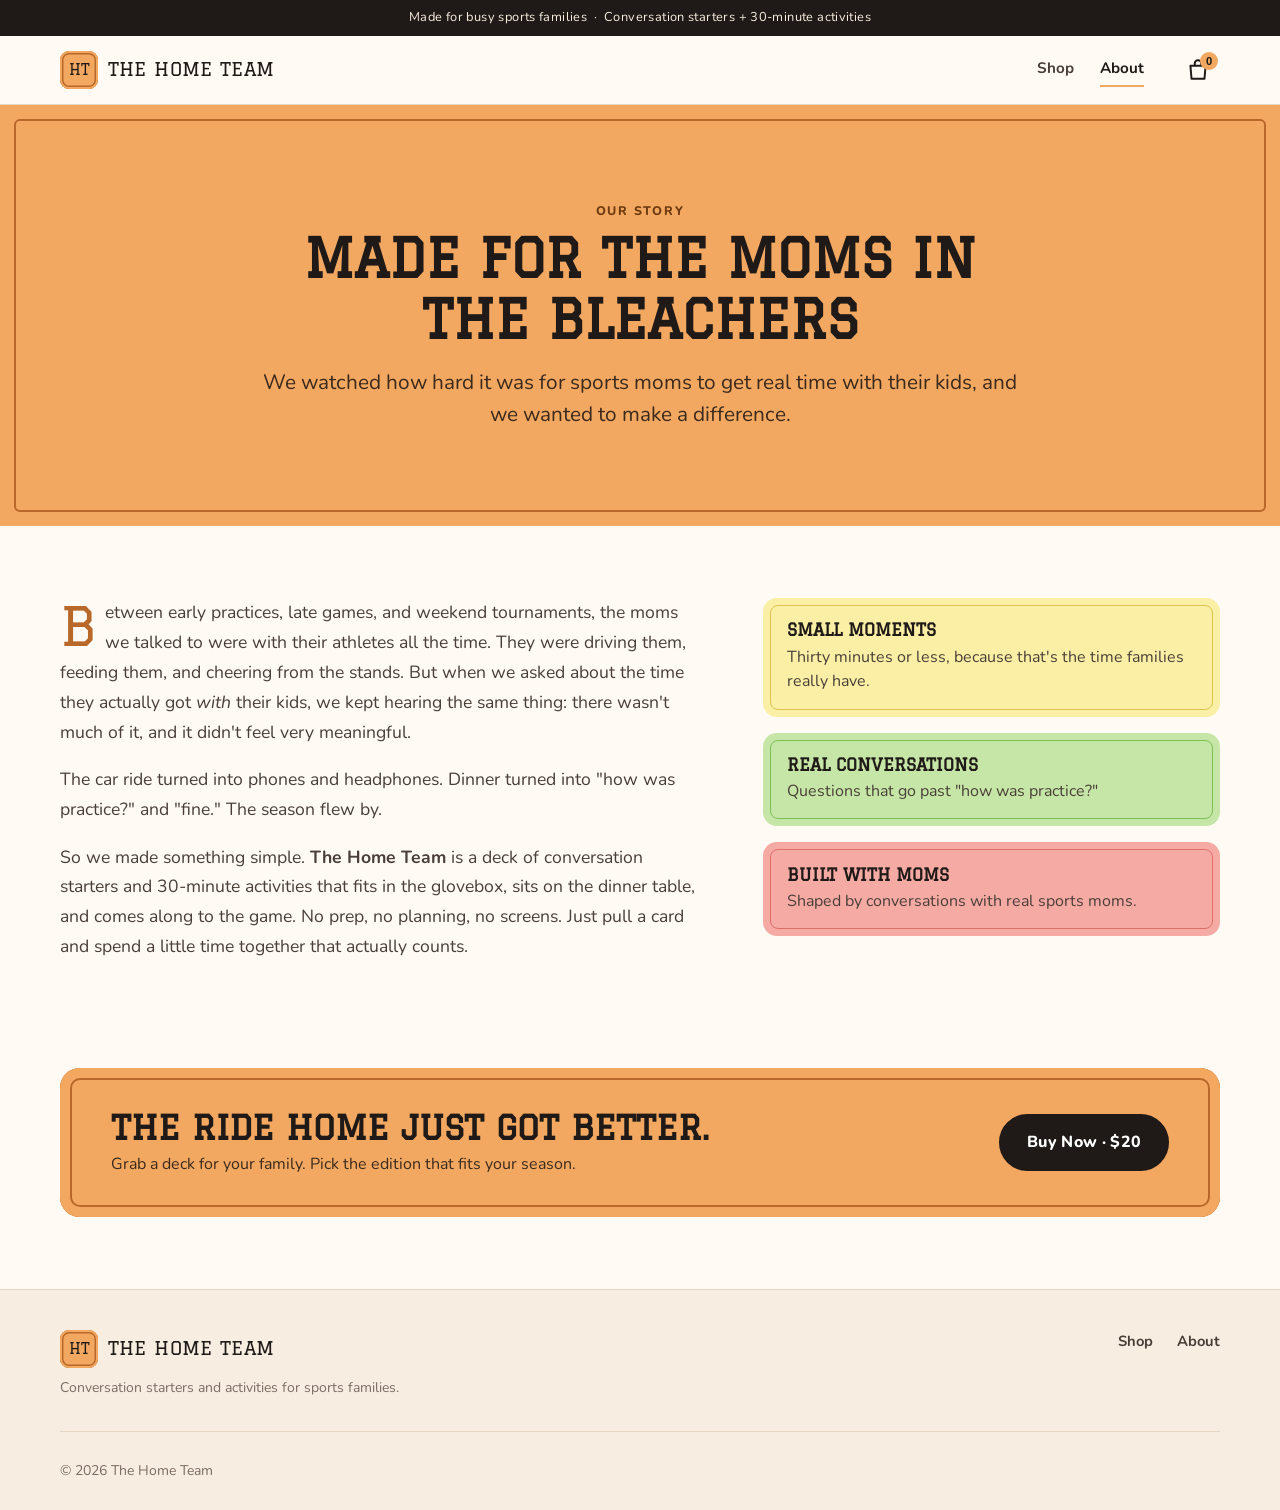
==== about.html @ 41a0e233 "Publish The Home Team store page Co-Authored-By: Claude Opus 5.5 <noreply@anthropic.com>" ====
<!doctype html>
<html lang="en">
<head>
  <meta charset="utf-8">
  <meta name="viewport" content="width=device-width, initial-scale=1">
  <title>About · The Home Team</title>
  <meta name="description" content="We watched how hard it was for sports moms to get real time with their kids, so we made The Home Team.">
  <link rel="icon" href="images/favicon.svg" type="image/svg+xml">
  <link rel="preconnect" href="https://fonts.googleapis.com">
  <link rel="preconnect" href="https://fonts.gstatic.com" crossorigin>
  <link href="https://fonts.googleapis.com/css2?family=Graduate&family=Nunito:wght@400;600;700;800&family=Patrick+Hand&display=swap" rel="stylesheet">
  <link rel="stylesheet" href="css/styles.css">
  <link rel="stylesheet" href="css/about.css">
  <script src="js/config.js"></script>
</head>
<body data-page="about">

<div class="announce">Made for busy sports families &nbsp;·&nbsp; Conversation starters + 30-minute activities</div>
<header class="site-header">
  <div class="wrap header-inner">
    <a class="logo" href="index.html" aria-label="The Home Team home">
      <span class="logo-mark">HT</span>
      <span class="logo-word">The Home Team</span>
    </a>
    <nav class="nav" aria-label="Main">
      <a href="index.html">Shop</a>
      <a href="about.html" class="active">About</a>
    </nav>
    <button class="cart-btn" type="button" data-open-cart aria-label="Open cart">
      <svg class="icon"><use href="#i-bag"/></svg>
      <span class="cart-count" data-cart-count>0</span>
    </button>
  </div>
</header>

<main>
  <section class="about-hero">
    <div class="wrap about-hero-inner">
      <p class="eyebrow">Our story</p>
      <h1>Made for the moms in the bleachers</h1>
      <p class="about-lede">We watched how hard it was for sports moms to get real time with their kids, and we wanted to make a difference.</p>
    </div>
  </section>

  <section class="wrap about-body">
    <div class="story">
      <p>Between early practices, late games, and weekend tournaments, the moms we talked to were with their athletes all the time. They were driving them, feeding them, and cheering from the stands. But when we asked about the time they actually got <em>with</em> their kids, we kept hearing the same thing: there wasn't much of it, and it didn't feel very meaningful.</p>
      <p>The car ride turned into phones and headphones. Dinner turned into "how was practice?" and "fine." The season flew by.</p>
      <p>So we made something simple. <strong>The Home Team</strong> is a deck of conversation starters and 30-minute activities that fits in the glovebox, sits on the dinner table, and comes along to the game. No prep, no planning, no screens. Just pull a card and spend a little time together that actually counts.</p>
    </div>

    <div class="values">
      <div class="value v-yellow"><h3>Small moments</h3><p>Thirty minutes or less, because that's the time families really have.</p></div>
      <div class="value v-green"><h3>Real conversations</h3><p>Questions that go past "how was practice?"</p></div>
      <div class="value v-coral"><h3>Built with moms</h3><p>Shaped by conversations with real sports moms.</p></div>
    </div>
  </section>

  <section class="wrap cta-band">
    <div class="cta-card">
      <div>
        <h2>The ride home just got better.</h2>
        <p>Grab a deck for your family. Pick the edition that fits your season.</p>
      </div>
      <a class="btn btn-primary" href="index.html">Buy Now · $20</a>
    </div>
  </section>
</main>

<footer class="site-footer">
  <div class="wrap footer-inner">
    <div>
      <a class="logo logo-footer" href="index.html"><span class="logo-mark">HT</span><span class="logo-word">The Home Team</span></a>
      <p class="small">Conversation starters and activities for sports families.</p>
    </div>
    <nav class="footer-nav" aria-label="Footer">
      <a href="index.html">Shop</a>
      <a href="about.html">About</a>
    </nav>
  </div>
  <div class="wrap footer-legal small">© 2026 The Home Team</div>
</footer>

<div class="drawer" data-drawer hidden>
  <div class="modal-backdrop" data-close-cart></div>
  <aside class="drawer-panel" aria-label="Cart">
    <div class="drawer-head">
      <h2>Your cart</h2>
      <button class="modal-close static" type="button" data-close-cart aria-label="Close cart"><svg class="icon"><use href="#i-close"/></svg></button>
    </div>
    <div class="drawer-body">
      <svg class="icon big-icon"><use href="#i-bag"/></svg>
      <p>Your cart is empty.</p>
      <a class="btn btn-primary" href="index.html">Shop the deck</a>
    </div>
  </aside>
</div>

<svg width="0" height="0" style="position:absolute" aria-hidden="true">
  <defs>
    <symbol id="i-bag" viewBox="0 0 24 24"><path d="M5 8h14l-1 12H6L5 8Z" fill="none" stroke="currentColor" stroke-width="1.8" stroke-linejoin="round"/><path d="M9 8V6a3 3 0 0 1 6 0v2" fill="none" stroke="currentColor" stroke-width="1.8"/></symbol>
    <symbol id="i-close" viewBox="0 0 24 24"><path d="M6 6l12 12M18 6 6 18" stroke="currentColor" stroke-width="2" stroke-linecap="round"/></symbol>
  </defs>
</svg>

<script src="js/main.js"></script>
</body>
</html>
---- css/styles.css ----
/* ============================================================
   THE HOME TEAM — styles
   Brand colors pulled from the prototype deck photo.
   ============================================================ */
:root {
  --cream: #f8ede1;
  --cream-2: #f2e2d0;
  --paper: #fffaf4;
  --white: #ffffff;
  --ink: #1f1a17;
  --ink-2: #4a3f38;
  --muted: #7b6d63;
  --line: #e6d6c4;

  --orange: #f3a861;   --orange-dk: #b8692a;  --orange-lt: #fde3c8;
  --boxblue: #82c4ea;  --boxblue-dk: #2f7db0;
  --yellow: #faefa5;   --yellow-dk: #d9c44e;
  --green: #c5e6a6;    --green-dk: #7fbf55;
  --coral: #f6aaa4;    --coral-dk: #dc7069;
  --blue: #b0dff5;     --blue-dk: #5cb3de;
  --peach: #fdd8b3;    --peach-dk: #e8964b;

  --radius: 14px;
  --shadow: 0 1px 2px rgba(60,40,20,.06), 0 8px 24px rgba(60,40,20,.08);
  --font-display: "Graduate", "Rockwell", Georgia, serif;
  --font-body: "Nunito", system-ui, -apple-system, "Segoe UI", sans-serif;
  --font-hand: "Patrick Hand", "Comic Sans MS", cursive;
}

* { box-sizing: border-box; }
html { scroll-behavior: smooth; }
body {
  margin: 0;
  background: var(--paper);
  color: var(--ink);
  font-family: var(--font-body);
  font-size: 16px;
  line-height: 1.55;
  -webkit-font-smoothing: antialiased;
}
img { max-width: 100%; display: block; }
a { color: inherit; }
h1, h2, h3 { margin: 0; line-height: 1.15; }
p { margin: 0 0 1em; }
.wrap { width: min(1160px, 100% - 40px); margin-inline: auto; }
.small { font-size: .875rem; color: var(--muted); }
.tiny { font-size: .78rem; color: var(--muted); margin: .75rem 0 0; }
.sr-only { position: absolute; width: 1px; height: 1px; overflow: hidden; clip: rect(0 0 0 0); }
.icon { width: 22px; height: 22px; flex: none; }

/* Placeholder highlight — anything in [brackets] still needs real info */
.ph { background: repeating-linear-gradient(-45deg, #fff6c9 0 6px, #fff1b0 6px 12px); outline: 1px dashed #d8b84a; border-radius: 4px; padding: 0 .25em; }
.ph-note { display: inline-block; font-size: .8rem; background: #fff6c9; border: 1px dashed #d8b84a; border-radius: 8px; padding: .3em .7em; color: #6b5a14; }

/* ---------- header ---------- */
.announce {
  background: var(--ink); color: var(--cream);
  text-align: center; font-size: .8rem; letter-spacing: .03em;
  padding: .5rem 1rem;
}
.site-header {
  position: sticky; top: 0; z-index: 20;
  background: rgba(255,250,244,.92);
  backdrop-filter: saturate(1.4) blur(10px);
  border-bottom: 1px solid var(--line);
}
.header-inner { display: flex; align-items: center; gap: 2rem; height: 68px; }
.logo { display: inline-flex; align-items: center; gap: .6rem; text-decoration: none; }
.logo-mark {
  display: grid; place-items: center;
  width: 38px; height: 38px; border-radius: 9px;
  background: var(--orange); color: var(--ink);
  font-family: var(--font-display); font-size: .95rem;
  box-shadow: inset 0 0 0 2px var(--orange), inset 0 0 0 3.5px var(--orange-dk);
}
.logo-word { font-family: var(--font-display); font-size: 1.2rem; letter-spacing: .02em; text-transform: uppercase; }
.nav { display: flex; gap: 1.6rem; margin-left: auto; }
.nav a { text-decoration: none; font-weight: 700; font-size: .95rem; color: var(--ink-2); padding: .3rem 0; border-bottom: 2px solid transparent; }
.nav a:hover, .nav a.active { color: var(--ink); border-color: var(--orange); }
.cart-btn {
  position: relative; border: 0; background: none; cursor: pointer; color: var(--ink);
  width: 44px; height: 44px; display: grid; place-items: center; border-radius: 50%;
}
.cart-btn:hover { background: var(--cream); }
.cart-btn .icon { width: 26px; height: 26px; }
.cart-count {
  position: absolute; top: 4px; right: 2px;
  min-width: 18px; height: 18px; padding: 0 4px; border-radius: 9px;
  background: var(--orange); color: var(--ink);
  font-size: .7rem; font-weight: 800; display: grid; place-items: center;
}

/* ---------- buttons ---------- */
.btn {
  display: inline-flex; align-items: center; justify-content: center; gap: .5rem;
  font: inherit; font-weight: 800; letter-spacing: .02em;
  border-radius: 999px; padding: .9rem 1.6rem; cursor: pointer; text-decoration: none;
  transition: transform .12s ease, box-shadow .12s ease, background .12s ease;
}
.btn:active { transform: translateY(1px); }
.btn-primary { background: var(--ink); color: var(--white); border: 2px solid var(--ink); }
.btn-primary:hover { background: #3a302a; box-shadow: 0 6px 16px rgba(31,26,23,.2); }
.btn-ghost { background: transparent; color: var(--ink); border: 2px solid var(--ink); }
.btn-ghost:hover { background: var(--cream); }
.btn-block { width: 100%; padding: 1.05rem; font-size: 1.05rem; }

/* ---------- product ---------- */
.product {
  display: grid; grid-template-columns: 1.1fr 1fr; gap: clamp(1.5rem, 4vw, 4rem);
  padding-block: 2.5rem 4rem; align-items: start;
}
.gallery { position: sticky; top: 92px; }
.stage {
  position: relative; display: block; width: 100%; padding: 0; border: 0; cursor: zoom-in;
  border-radius: var(--radius); overflow: hidden; background: var(--cream);
  aspect-ratio: 1 / 1; box-shadow: var(--shadow);
}
.zoom-hint {
  position: absolute; right: 14px; bottom: 14px; width: 40px; height: 40px; border-radius: 50%;
  display: grid; place-items: center; background: rgba(255,255,255,.85); color: var(--ink);
  opacity: 0; transition: opacity .15s;
}
.stage:hover .zoom-hint, .stage:focus-visible .zoom-hint { opacity: 1; }
.thumbs { display: grid; grid-template-columns: repeat(5, 1fr); gap: .75rem; margin-top: .75rem; }
.thumb {
  padding: 0; border: 2px solid transparent; border-radius: 10px; overflow: hidden; cursor: pointer;
  aspect-ratio: 1 / 1; background: var(--cream); position: relative;
}
.thumb[aria-selected="true"] { border-color: var(--ink); }
.thumb:hover { border-color: var(--line); }
.thumb[aria-selected="true"]:hover { border-color: var(--ink); }

.eyebrow {
  font-size: .78rem; font-weight: 800; letter-spacing: .14em; text-transform: uppercase;
  color: var(--orange-dk); margin-bottom: .5rem;
}
.title { font-family: var(--font-display); font-size: clamp(2rem, 3.6vw, 2.8rem); text-transform: uppercase; letter-spacing: .01em; }
.subtitle { font-family: var(--font-display); text-transform: uppercase; color: var(--ink-2); font-size: .95rem; letter-spacing: .04em; margin: .35rem 0 .9rem; }
.rating { display: inline-flex; align-items: center; gap: .5rem; text-decoration: none; font-size: .9rem; color: var(--ink-2); }
.stars { color: #e7a43c; letter-spacing: .08em; }
.stars-45 { background: linear-gradient(90deg, #e7a43c 89%, #e3d6c6 89%); -webkit-background-clip: text; background-clip: text; color: transparent; }
.price { font-size: 1.7rem; font-weight: 800; margin: 1rem 0 .8rem; }
.lede { color: var(--ink-2); font-size: 1.05rem; }

.editions { border: 0; padding: 0; margin: 1.5rem 0 1.25rem; }
.editions legend { font-size: .95rem; margin-bottom: .6rem; color: var(--ink-2); }
.editions legend strong { color: var(--ink); }
.edition-options { display: grid; grid-template-columns: 1fr 1fr; gap: .75rem; }
.edition {
  position: relative; display: flex; gap: .75rem; align-items: center;
  padding: .85rem .9rem; border: 2px solid var(--line); border-radius: 12px; cursor: pointer;
  background: var(--white); transition: border-color .12s, box-shadow .12s;
}
.edition:hover { border-color: #cdb79f; }
.edition input { position: absolute; opacity: 0; pointer-events: none; }
.edition:has(input:checked) { border-color: var(--ink); box-shadow: 0 0 0 1px var(--ink); }
.edition:has(input:focus-visible) { outline: 3px solid var(--orange); outline-offset: 2px; }
.swatch { width: 34px; height: 34px; border-radius: 8px; flex: none; }
.swatch-orange { background: var(--orange); box-shadow: inset 0 0 0 3px var(--orange), inset 0 0 0 4.5px var(--orange-dk); }
.swatch-blue { background: var(--boxblue); box-shadow: inset 0 0 0 3px var(--boxblue), inset 0 0 0 4.5px var(--boxblue-dk); }
.ed-text { display: flex; flex-direction: column; line-height: 1.25; }
.ed-text strong { font-size: .95rem; }
.ed-text small { color: var(--muted); font-size: .78rem; }

.buy-row { display: flex; gap: .75rem; margin-bottom: .75rem; }
.buy-row .btn { flex: 1; }
.qty { display: inline-flex; align-items: center; border: 2px solid var(--line); border-radius: 999px; background: var(--white); }
.qty button { width: 42px; height: 48px; border: 0; background: none; font-size: 1.2rem; cursor: pointer; color: var(--ink); border-radius: 999px; }
.qty button:hover { background: var(--cream); }
.qty input { width: 34px; border: 0; text-align: center; font: inherit; font-weight: 800; background: none; -moz-appearance: textfield; }
.qty input::-webkit-inner-spin-button, .qty input::-webkit-outer-spin-button { -webkit-appearance: none; }

.perks { list-style: none; padding: 0; margin: 1.5rem 0; display: grid; gap: .6rem; }
.perks li { display: flex; align-items: center; gap: .7rem; font-size: .93rem; color: var(--ink-2); }
.perks .icon { color: var(--orange-dk); }

.accordion { border-top: 1px solid var(--line); }
.accordion details { border-bottom: 1px solid var(--line); }
.accordion summary {
  list-style: none; cursor: pointer; padding: 1rem 0; font-weight: 800;
  display: flex; justify-content: space-between; align-items: center;
}
.accordion summary::-webkit-details-marker { display: none; }
.accordion summary::after { content: "+"; font-size: 1.4rem; font-weight: 400; line-height: 1; }
.accordion details[open] summary::after { content: "−"; }
.accordion details > *:not(summary) { margin-top: 0; }
.accordion details[open] { padding-bottom: 1rem; }
.inside { list-style: none; padding: 0; margin: 0 0 .75rem; display: grid; gap: .5rem; font-size: .95rem; }
.inside li { display: flex; align-items: baseline; flex-wrap: wrap; }
.dot { width: 12px; height: 12px; border-radius: 3px; display: inline-block; margin-right: .6rem; flex: none; transform: translateY(1px); }
.dot-yellow { background: var(--yellow); box-shadow: inset 0 0 0 1.5px var(--yellow-dk); }
.dot-green { background: var(--green); box-shadow: inset 0 0 0 1.5px var(--green-dk); }
.dot-coral { background: var(--coral); box-shadow: inset 0 0 0 1.5px var(--coral-dk); }
.dot-blue { background: var(--blue); box-shadow: inset 0 0 0 1.5px var(--blue-dk); }
.dot-orange { background: var(--peach); box-shadow: inset 0 0 0 1.5px var(--peach-dk); }
.steps-mini { margin: 0; padding-left: 1.2rem; display: grid; gap: .35rem; }

/* ---------- sections ---------- */
.band { padding-block: 4.5rem; }
.band-cream { background: var(--cream); }
.band-white { background: var(--white); }
.section-head { text-align: center; max-width: 640px; margin: 0 auto 2.5rem; }
.section-head h2 { font-family: var(--font-display); text-transform: uppercase; font-size: clamp(1.6rem, 3vw, 2.2rem); margin-bottom: .6rem; }
.section-head p:last-child { color: var(--ink-2); margin: 0; }

.sample-grid {
  display: grid; grid-template-columns: repeat(auto-fill, minmax(300px, 1fr)); gap: 1.5rem;
}
.sample { container-type: inline-size; transition: transform .2s ease; }
.sample:nth-child(odd) { transform: rotate(-1deg); }
.sample:nth-child(even) { transform: rotate(1deg); }
.sample:hover { transform: rotate(0) translateY(-4px); }
.sample .ht-card { position: relative; font-size: calc(100cqw / 15); }

.how { padding-block: 4.5rem; }
.how-grid { display: grid; grid-template-columns: repeat(3, 1fr); gap: 1.5rem; }
.how-step { background: var(--white); border: 1px solid var(--line); border-radius: var(--radius); padding: 1.75rem; }
.how-num {
  display: grid; place-items: center; width: 44px; height: 44px; border-radius: 10px; margin-bottom: 1rem;
  font-family: var(--font-display); font-size: 1.2rem;
}
.how-step:nth-child(1) .how-num { background: var(--yellow); box-shadow: inset 0 0 0 2px var(--yellow-dk); }
.how-step:nth-child(2) .how-num { background: var(--green); box-shadow: inset 0 0 0 2px var(--green-dk); }
.how-step:nth-child(3) .how-num { background: var(--coral); box-shadow: inset 0 0 0 2px var(--coral-dk); }
.how-step h3 { font-size: 1.15rem; margin-bottom: .4rem; }
.how-step p { color: var(--ink-2); margin: 0; }

.review-grid { display: grid; grid-template-columns: repeat(3, 1fr); gap: 1.5rem; }
.review { margin: 0; background: var(--paper); border: 1px solid var(--line); border-radius: var(--radius); padding: 1.5rem; display: flex; flex-direction: column; gap: .9rem; }
.review blockquote { margin: 0; font-size: 1.02rem; line-height: 1.5; }
.review figcaption { display: flex; flex-direction: column; font-size: .88rem; color: var(--muted); margin-top: auto; }
.review figcaption strong { color: var(--ink); align-self: flex-start; }

.cta-band { padding-block: 1rem 4.5rem; }
.cta-card {
  display: flex; align-items: center; justify-content: space-between; gap: 2rem; flex-wrap: wrap;
  background: var(--orange); border-radius: 20px; padding: 2.5rem clamp(1.5rem, 4vw, 3.5rem);
  box-shadow: inset 0 0 0 10px var(--orange), inset 0 0 0 12px var(--orange-dk);
}
.cta-card h2 { font-family: var(--font-display); text-transform: uppercase; font-size: clamp(1.5rem, 3vw, 2.1rem); margin-bottom: .35rem; }
.cta-card p { margin: 0; color: #3b2a1c; }

/* ---------- footer ---------- */
.site-footer { background: var(--cream); border-top: 1px solid var(--line); padding-top: 2.5rem; }
.footer-inner { display: flex; justify-content: space-between; gap: 2rem; flex-wrap: wrap; }
.footer-inner p { margin: .6rem 0 0; }
.footer-nav { display: flex; gap: 1.5rem; flex-wrap: wrap; align-items: flex-start; }
.footer-nav a { text-decoration: none; font-weight: 700; font-size: .92rem; color: var(--ink-2); }
.footer-nav a:hover { color: var(--ink); text-decoration: underline; }
.footer-legal { padding-block: 1.75rem; border-top: 1px solid var(--line); margin-top: 2rem; }

/* ---------- modal / drawer / lightbox ---------- */
.modal, .drawer, .lightbox { position: fixed; inset: 0; z-index: 100; }
.modal[hidden], .drawer[hidden], .lightbox[hidden] { display: none; }
.modal-backdrop { position: absolute; inset: 0; background: rgba(31,26,23,.45); animation: fade .18s ease; }
.modal { display: grid; place-items: center; padding: 20px; }
.modal-panel {
  position: relative; width: min(460px, 100%); max-height: calc(100vh - 40px); overflow: auto;
  background: var(--paper); border-radius: 20px; padding: 2rem 1.75rem 1.75rem; text-align: center;
  box-shadow: 0 30px 80px rgba(31,26,23,.35); animation: pop .22s cubic-bezier(.2,.9,.3,1.2);
}
.modal-panel h2 { font-family: var(--font-display); text-transform: uppercase; font-size: 1.45rem; margin-bottom: .6rem; }
.modal-panel p { color: var(--ink-2); }
.modal-close {
  position: absolute; top: 12px; right: 12px; width: 38px; height: 38px; border-radius: 50%;
  border: 0; background: transparent; cursor: pointer; display: grid; place-items: center; color: var(--ink);
}
.modal-close:hover { background: var(--cream); }
.modal-close.static { position: static; }
.modal-badge {
  display: inline-block; font-size: .72rem; font-weight: 800; letter-spacing: .12em; text-transform: uppercase;
  background: var(--coral); color: #5a1d18; border-radius: 999px; padding: .3rem .8rem; margin-bottom: 1rem;
}
.modal-scene { width: 200px; aspect-ratio: 1; margin: 0 auto 1rem; border-radius: 14px; overflow: hidden; background: var(--cream); }
.waitlist-form { display: grid; gap: .65rem; margin-top: 1.25rem; }
.waitlist-form input {
  font: inherit; padding: .95rem 1.1rem; border-radius: 999px; border: 2px solid var(--line); background: var(--white);
  text-align: center;
}
.waitlist-form input:focus { outline: none; border-color: var(--ink); }
.waitlist-form input.invalid { border-color: var(--coral-dk); }
.form-error { color: #b2433b; font-size: .85rem; margin: 0; }
.done-check {
  width: 64px; height: 64px; border-radius: 50%; margin: .5rem auto 1rem; display: grid; place-items: center;
  background: var(--green); box-shadow: inset 0 0 0 3px var(--green-dk);
}
.done-check .icon { width: 32px; height: 32px; }

.drawer-panel {
  position: absolute; top: 0; right: 0; bottom: 0; width: min(400px, 100%); background: var(--paper);
  display: flex; flex-direction: column; box-shadow: -20px 0 60px rgba(31,26,23,.2); animation: slide .22s ease;
}
.drawer-head { display: flex; justify-content: space-between; align-items: center; padding: 1.1rem 1.25rem; border-bottom: 1px solid var(--line); }
.drawer-head h2 { font-family: var(--font-display); text-transform: uppercase; font-size: 1.2rem; }
.drawer-body { flex: 1; display: flex; flex-direction: column; align-items: center; justify-content: center; gap: 1rem; padding: 2rem; color: var(--ink-2); }
.big-icon { width: 56px; height: 56px; color: var(--muted); }

.lightbox { display: grid; place-items: center; padding: 20px; }
.lightbox-panel { position: relative; width: min(86vh, 100%); aspect-ratio: 1; border-radius: 18px; overflow: hidden; background: var(--cream); animation: pop .22s ease; }
.lightbox-panel .modal-close { z-index: 2; background: rgba(255,255,255,.85); }
.lb-nav {
  position: absolute; top: 50%; transform: translateY(-50%); z-index: 2;
  width: 46px; height: 46px; border-radius: 50%; border: 0; background: rgba(255,255,255,.85);
  font-size: 1.8rem; line-height: 1; cursor: pointer; color: var(--ink);
}
.lb-prev { left: 14px; } .lb-next { right: 14px; }
.lb-nav:hover { background: var(--white); }

@keyframes fade { from { opacity: 0; } }
@keyframes pop { from { opacity: 0; transform: scale(.94) translateY(8px); } }
@keyframes slide { from { transform: translateX(100%); } }

/* ============================================================
   PRODUCT MOCKUPS — the "photos" are built in HTML/CSS so they
   use the real brand fonts and stay crisp at any size.
   Everything inside a .scene is sized in em; the scene is 40em wide.
   ============================================================ */
.scene-holder { position: absolute; inset: 0; container-type: inline-size; }
.scene {
  position: absolute; inset: 0; overflow: hidden; font-size: 2.5cqw;
  background:
    radial-gradient(120% 90% at 30% 20%, #fbf1e6 0%, #f4e2cf 55%, #ecd5bd 100%);
}
.scene.table {
  background:
    radial-gradient(100% 80% at 50% 40%, #f6e8d8 0%, #eed9c2 70%, #e5cbb0 100%);
}
.scene::after { /* soft grain so it reads as a photo */
  content: ""; position: absolute; inset: 0; pointer-events: none; opacity: .35; mix-blend-mode: multiply;
  background-image: url("data:image/svg+xml,%3Csvg xmlns='http://www.w3.org/2000/svg' width='160' height='160'%3E%3Cfilter id='n'%3E%3CfeTurbulence type='fractalNoise' baseFrequency='.9' numOctaves='2' stitchTiles='stitch'/%3E%3CfeColorMatrix values='0 0 0 0 .45 0 0 0 0 .35 0 0 0 0 .25 0 0 0 .18 0'/%3E%3C/filter%3E%3Crect width='100%25' height='100%25' filter='url(%23n)'/%3E%3C/svg%3E");
}
.scene .light { /* window light from the top-left */
  position: absolute; inset: 0; pointer-events: none;
  background: linear-gradient(125deg, rgba(255,255,255,.35) 0%, rgba(255,255,255,0) 45%);
}

/* the card */
.ht-card {
  --c: var(--yellow); --c-dk: var(--yellow-dk);
  position: absolute; width: 15em; height: 9.6em; border-radius: .7em;
  background: var(--c);
  box-shadow:
    0 .05em .1em rgba(60,40,20,.18),
    0 .5em 1.2em rgba(60,40,20,.18),
    inset 0 0 0 .1em rgba(255,255,255,.6);
  color: var(--ink);
}
.ht-card::before { /* inset border like the printed card */
  content: ""; position: absolute; inset: .45em; border: .09em solid var(--c-dk); border-radius: .35em; pointer-events: none;
}
.ht-card::after { /* paper sheen */
  content: ""; position: absolute; inset: 0; border-radius: inherit; pointer-events: none;
  background: linear-gradient(160deg, rgba(255,255,255,.35), rgba(255,255,255,0) 40%, rgba(0,0,0,.03));
}
.ht-card.c-yellow { --c: var(--yellow); --c-dk: var(--yellow-dk); }
.ht-card.c-green  { --c: var(--green);  --c-dk: var(--green-dk); }
.ht-card.c-coral  { --c: var(--coral);  --c-dk: var(--coral-dk); }
.ht-card.c-blue   { --c: var(--blue);   --c-dk: var(--blue-dk); }
.ht-card.c-peach  { --c: var(--peach);  --c-dk: var(--peach-dk); }
.card-title {
  position: absolute; top: .95em; left: 0; right: 0; text-align: center;
  font-family: var(--font-display); font-size: .78em; letter-spacing: .08em; text-transform: uppercase;
}
.card-body {
  position: absolute; left: 1.05em; right: 1.05em; top: 2.25em; bottom: 1.05em;
  display: grid; grid-template-columns: 1fr auto 4.4em; gap: .6em; align-items: center;
}
.ht-card.flip .card-body { grid-template-columns: 4.4em auto 1fr; }
.ht-card.flip .card-text { order: 3; }
.ht-card.flip .card-scratch { order: 1; }
.ht-card.flip .card-icons { order: 2; }
.card-text { font-family: var(--font-hand); font-size: .62em; line-height: 1.3; text-align: center; }
.card-icons { display: flex; flex-direction: column; gap: .35em; align-items: center; }
.card-icons svg { width: 1.25em; height: 1.25em; color: var(--ink); }
.card-scratch {
  align-self: stretch; margin-block: .2em; border-radius: .35em;
  background: linear-gradient(135deg, rgba(255,255,255,.45), rgba(0,0,0,.04)), var(--c);
  filter: saturate(1.25) brightness(.97);
  box-shadow: inset 0 0 0 .06em rgba(0,0,0,.05);
  display: grid; place-items: center; text-align: center;
  font-family: var(--font-hand); font-size: .55em; color: rgba(31,26,23,.75);
}
.ht-card.convo .card-body { grid-template-columns: auto 1fr; gap: .9em; padding-inline: .4em; }
.ht-card.convo .card-text { font-size: .74em; text-align: left; }
.ht-card.convo .card-icons svg { width: 1.7em; height: 1.7em; }

/* deck stack edge under a card */
.deck-edge {
  position: absolute; width: 15em; height: 9.6em; border-radius: .7em;
  background: #fbf6ef;
  box-shadow:
    0 .12em 0 #efe7dc, 0 .24em 0 #fbf6ef, 0 .36em 0 #ece3d7, 0 .48em 0 #fbf6ef,
    0 .6em 0 #e9e0d3, 0 .72em 0 #faf5ee, 0 .84em 0 #e6dccf,
    0 1.4em 1.6em rgba(60,40,20,.25);
}

/* the box (CSS 3D) */
.box3d {
  --w: 15em; --h: 11em; --d: 3em;
  --b: var(--orange); --b-dk: var(--orange-dk);
  position: absolute; width: var(--w); height: var(--h);
  transform-style: preserve-3d;
}
.box3d.blue { --b: var(--boxblue); --b-dk: var(--boxblue-dk); }
.box3d .face { position: absolute; background: var(--b); backface-visibility: hidden; }
.box3d .front {
  width: var(--w); height: var(--h); transform: translateZ(calc(var(--d) / 2));
  display: flex; flex-direction: column; align-items: center; justify-content: center; text-align: center;
  background:
    linear-gradient(115deg, rgba(255,255,255,.22), rgba(255,255,255,0) 45%, rgba(0,0,0,.05)),
    var(--b);
}
.box3d .front::before {
  content: ""; position: absolute; inset: .75em; border: .1em solid var(--b-dk); border-radius: .1em; opacity: .85;
}
.box3d .left {
  width: var(--d); height: var(--h); left: calc((var(--w) - var(--d)) / 2);
  transform: rotateY(-90deg) translateZ(calc(var(--w) / 2));
  background: linear-gradient(90deg, rgba(0,0,0,.2), rgba(0,0,0,.08)), var(--b);
}
.box3d .top {
  width: var(--w); height: var(--d); top: calc((var(--h) - var(--d)) / 2);
  transform: rotateX(90deg) translateZ(calc(var(--h) / 2));
  background: linear-gradient(0deg, rgba(255,255,255,.15), rgba(255,255,255,.3)), var(--b);
}
.box-title { font-family: var(--font-display); font-size: 1.55em; line-height: 1; letter-spacing: .01em; position: relative; }
.box-sub { font-family: var(--font-display); font-size: .62em; letter-spacing: .06em; margin-top: .55em; position: relative; }
.box-ed {
  position: relative; margin-top: .9em; font-family: var(--font-body); font-weight: 800;
  font-size: .5em; letter-spacing: .22em; text-transform: uppercase; padding: .35em .9em;
  border: .12em solid var(--ink); border-radius: 99em; opacity: .85;
}
.shadow-blob { position: absolute; border-radius: 50%; background: rgba(70,45,20,.35); filter: blur(1.1em); }

/* ---------- responsive ---------- */
@media (max-width: 900px) {
  .product { grid-template-columns: 1fr; padding-top: 1.25rem; }
  .gallery { position: static; }
  .how-grid, .review-grid { grid-template-columns: 1fr; }
}
@media (max-width: 560px) {
  .header-inner { gap: 1rem; }
  .logo-word { font-size: .92rem; white-space: nowrap; }
  .logo-mark { width: 32px; height: 32px; font-size: .8rem; }
  .nav { gap: 1rem; }
  .edition-options { grid-template-columns: 1fr; }
  .announce { font-size: .72rem; }
  .nav a { font-size: .9rem; }
  .cta-card { text-align: center; justify-content: center; }
  .band, .how { padding-block: 3rem; }
}
@media (prefers-reduced-motion: reduce) {
  *, *::before, *::after { animation: none !important; transition: none !important; }
}

/* ---------- card back with QR + app screen (photo 5) ---------- */
.ht-card.card-back { --c: var(--orange); --c-dk: var(--orange-dk); }
.ht-card.card-back.back-blue { --c: var(--boxblue); --c-dk: var(--boxblue-dk); }
.back-brand {
  position: absolute; top: .95em; left: 0; right: 0; text-align: center;
  font-family: var(--font-display); font-size: .78em; letter-spacing: .08em;
}
.back-row {
  position: absolute; left: 1.3em; right: 1.2em; top: 2.2em; bottom: 1.15em;
  display: grid; grid-template-columns: auto 1fr; gap: 1em; align-items: center;
}
.card-back .qr { height: 5.9em; width: 5.9em; border-radius: .35em; box-shadow: 0 0 0 .3em #fff, 0 .15em .4em .3em rgba(0,0,0,.08); display: block; }
.back-scan { font-family: var(--font-display); font-size: .95em; letter-spacing: .03em; text-transform: uppercase; margin-bottom: .3em; }
.back-text { font-family: var(--font-hand); font-size: .7em; line-height: 1.25; }

.phone {
  position: relative; width: 14em; height: 29em; border-radius: 2.1em; padding: .55em;
  background: linear-gradient(140deg, #3a332e, #1f1a17 60%);
  box-shadow: 0 .2em .3em rgba(0,0,0,.25), 0 1.2em 2.4em rgba(60,40,20,.35), inset 0 0 0 .12em #5a514a;
}
.phone-screen {
  position: relative; height: 100%; border-radius: 1.6em; overflow: hidden; background: var(--paper);
  padding: .5em .95em; display: flex; flex-direction: column; gap: .45em; color: var(--ink);
}
.app-status { display: flex; justify-content: space-between; align-items: center; font-size: .5em; font-weight: 800; padding: .3em .6em 0; }
.app-notch { width: 7em; height: 1.9em; border-radius: 1em; background: #1f1a17; }
.app-bars { width: 3em; height: .9em; border-radius: .2em; background: linear-gradient(90deg, #1f1a17 70%, #cfc4b8 70%); }
.app-head { display: flex; align-items: center; gap: .45em; font-family: var(--font-display); font-size: .6em; letter-spacing: .05em; margin-top: .3em; }
.app-mark { display: grid; place-items: center; width: 2em; height: 2em; border-radius: .45em; background: var(--orange); box-shadow: inset 0 0 0 .12em var(--orange-dk); font-size: .85em; }
.app-hello { font-family: var(--font-display); font-size: 1.05em; text-transform: uppercase; margin-top: .15em; }
.app-sub { font-size: .48em; font-weight: 800; letter-spacing: .1em; text-transform: uppercase; color: var(--ink-2); margin-top: .2em; }
.ht-card.app-card { position: relative; font-size: .73em; flex: none; align-self: center; margin-inline: 0; box-shadow: 0 .2em .5em rgba(60,40,20,.15); }
.app-grid { display: grid; grid-template-columns: 1fr 1fr; gap: .4em; }
.app-tile {
  --c: var(--yellow); --c-dk: var(--yellow-dk);
  background: var(--c); border-radius: .5em; height: 2.4em; display: flex; align-items: flex-end; padding: .35em .5em;
  box-shadow: inset 0 0 0 .08em var(--c-dk);
}
.app-tile span { font-family: var(--font-display); font-size: .44em; letter-spacing: .05em; text-transform: uppercase; }
.app-tile.c-green { --c: var(--green); --c-dk: var(--green-dk); }
.app-tile.c-coral { --c: var(--coral); --c-dk: var(--coral-dk); }
.app-tile.c-blue  { --c: var(--blue);  --c-dk: var(--blue-dk); }
.app-tile.c-peach { --c: var(--peach); --c-dk: var(--peach-dk); }
.app-tile.wide { height: 2em; }
.app-btn { margin-top: .1em; background: var(--ink); color: var(--paper); border-radius: 2em; text-align: center; font-size: .55em; font-weight: 800; padding: .75em; }
.app-tabs {
  margin-top: auto; display: flex; justify-content: space-around; border-top: .06em solid var(--line);
  padding-top: .55em; font-size: .46em; font-weight: 700; color: var(--muted);
}
.app-tabs .on { color: var(--ink); border-bottom: .2em solid var(--orange); }

/* ============================================================
   CHECKOUT
   ============================================================ */
.checkout { padding-block: 2rem 4rem; }
.back-link { display: inline-block; margin-bottom: .75rem; color: var(--ink-2); text-decoration: none; font-weight: 700; font-size: .92rem; }
.back-link:hover { color: var(--ink); text-decoration: underline; }
.checkout .title { margin-bottom: 1.5rem; }
.checkout-grid > * { min-width: 0; }
.checkout-grid { display: grid; grid-template-columns: minmax(0,1.35fr) minmax(0,1fr); gap: 2.5rem; align-items: start; }
.checkout-h { font-family: var(--font-display); text-transform: uppercase; font-size: 1.2rem; letter-spacing: .02em; margin: 0 0 .35rem; }
.checkout-main .small { margin: 0 0 1rem; }

.pay-options { display: grid; border: 2px solid var(--line); border-radius: 14px; overflow: hidden; background: var(--white); }
.pay-option {
  position: relative; display: grid; grid-template-columns: auto 1fr auto; gap: .9rem; align-items: center;
  padding: 1.05rem 1.1rem; cursor: pointer; transition: background .12s;
}
.pay-option + .pay-option { border-top: 1px solid var(--line); }
.pay-option:hover { background: var(--cream); }
.pay-option input { position: absolute; opacity: 0; pointer-events: none; }
.pay-option:has(input:checked) { background: var(--orange-lt); box-shadow: inset 0 0 0 2px var(--ink); }
.pay-option:has(input:focus-visible) { outline: 3px solid var(--orange); outline-offset: -3px; }
.pay-radio { width: 20px; height: 20px; border-radius: 50%; border: 2px solid #b9a796; background: var(--white); }
.pay-option:has(input:checked) .pay-radio { border-color: var(--ink); box-shadow: inset 0 0 0 4px var(--white); background: var(--ink); }
.pay-text { display: flex; flex-direction: column; line-height: 1.3; }
.pay-text strong { font-size: 1rem; }
.pay-text small { color: var(--muted); font-size: .82rem; }
.pay-badge {
  display: grid; place-items: center; width: 44px; height: 30px; border-radius: 6px;
  border: 1px solid var(--line); background: var(--paper); color: var(--ink-2);
}
.pay-badge-venmo { background: #3d95ce; border-color: #3d95ce; color: #fff; font-weight: 800; font-style: italic; font-size: 1.05rem; }
.checkout-main .tiny { margin-top: .9rem; }

.order-summary { background: var(--cream); border: 1px solid var(--line); border-radius: 16px; padding: 1.5rem; position: sticky; top: 90px; }
.order-summary .checkout-h { margin-bottom: 1rem; }
.sum-item { display: grid; grid-template-columns: 64px 1fr auto; gap: .9rem; align-items: center; }
.sum-thumb { position: relative; width: 64px; height: 64px; border-radius: 10px; border: 1px solid var(--line); background: var(--paper); }
.sum-thumb .scene-holder { border-radius: 10px; overflow: hidden; }
.sum-qty {
  position: absolute; top: -8px; right: -8px; min-width: 22px; height: 22px; padding: 0 6px; border-radius: 999px;
  background: var(--ink-2); color: var(--white); font-size: .75rem; font-weight: 800; display: grid; place-items: center;
}
.sum-name { display: flex; flex-direction: column; line-height: 1.3; }
.sum-name small { color: var(--muted); }
.sum-price { font-weight: 800; }

.discount { display: flex; gap: .6rem; margin: 1.4rem 0 .4rem; }
.discount input {
  flex: 1; min-width: 0; padding: .75rem .9rem; border: 2px solid var(--line); border-radius: 10px;
  font: inherit; background: var(--white); color: var(--ink);
}
.discount input:focus { outline: none; border-color: var(--ink); }
.discount .btn { padding-inline: 1.1rem; }
.discount-msg { font-size: .85rem; color: #b2433b; margin: .2rem 0 0; }

.sum-rows { margin: 1.2rem 0 0; padding-top: 1rem; border-top: 1px solid var(--line); display: grid; gap: .55rem; }
.sum-rows > div { display: flex; justify-content: space-between; gap: 1rem; }
.sum-rows dt { color: var(--ink-2); }
.sum-rows dd { margin: 0; font-weight: 700; }
.sum-rows dd.muted { color: var(--muted); font-weight: 600; font-size: .9rem; }
.sum-total { padding-top: .8rem; margin-top: .3rem; border-top: 1px solid var(--line); }
.sum-total dt { color: var(--ink); font-weight: 800; font-size: 1.1rem; }
.sum-total dd { font-size: 1.35rem; font-weight: 800; }
.sum-total dd small { font-size: .75rem; color: var(--muted); font-weight: 700; }

@media (max-width: 900px) {
  .checkout-grid { grid-template-columns: minmax(0,1fr); gap: 1.5rem; }
  .order-summary { padding: 1.15rem; }
  .order-summary { position: static; order: -1; }
}
---- css/about.css ----
.about-hero { background: var(--orange); padding-block: clamp(3.5rem, 8vw, 6rem); position: relative; }
.about-hero::before {
  content: ""; position: absolute; inset: 14px; border: 2px solid var(--orange-dk); border-radius: 6px; pointer-events: none;
}
.about-hero-inner { text-align: center; max-width: 760px; position: relative; }
.about-hero .eyebrow { color: #6e3a10; }
.about-hero h1 { font-family: var(--font-display); text-transform: uppercase; font-size: clamp(2rem, 5vw, 3.3rem); margin-bottom: 1rem; }
.about-lede { font-size: clamp(1.05rem, 2vw, 1.3rem); color: #3b2a1c; margin: 0; }

.about-body { display: grid; grid-template-columns: 1.4fr 1fr; gap: clamp(2rem, 5vw, 4.5rem); padding-block: 4.5rem; align-items: start; }
.story p { font-size: 1.1rem; color: var(--ink-2); line-height: 1.7; }
.story p:first-child::first-letter {
  font-family: var(--font-display); float: left; font-size: 3.4rem; line-height: .9; padding: .2rem .5rem 0 0; color: var(--orange-dk);
}
.values { display: grid; gap: 1rem; }
.value { border-radius: var(--radius); padding: 1.4rem 1.5rem; position: relative; }
.value::before { content: ""; position: absolute; inset: 7px; border: 1.5px solid var(--dk); border-radius: 8px; pointer-events: none; }
.value h3 { font-family: var(--font-display); text-transform: uppercase; font-size: 1.05rem; margin-bottom: .3rem; }
.value p { margin: 0; color: var(--ink-2); }
.v-yellow { background: var(--yellow); --dk: var(--yellow-dk); }
.v-green { background: var(--green); --dk: var(--green-dk); }
.v-coral { background: var(--coral); --dk: var(--coral-dk); }

@media (max-width: 860px) { .about-body { grid-template-columns: 1fr; } }
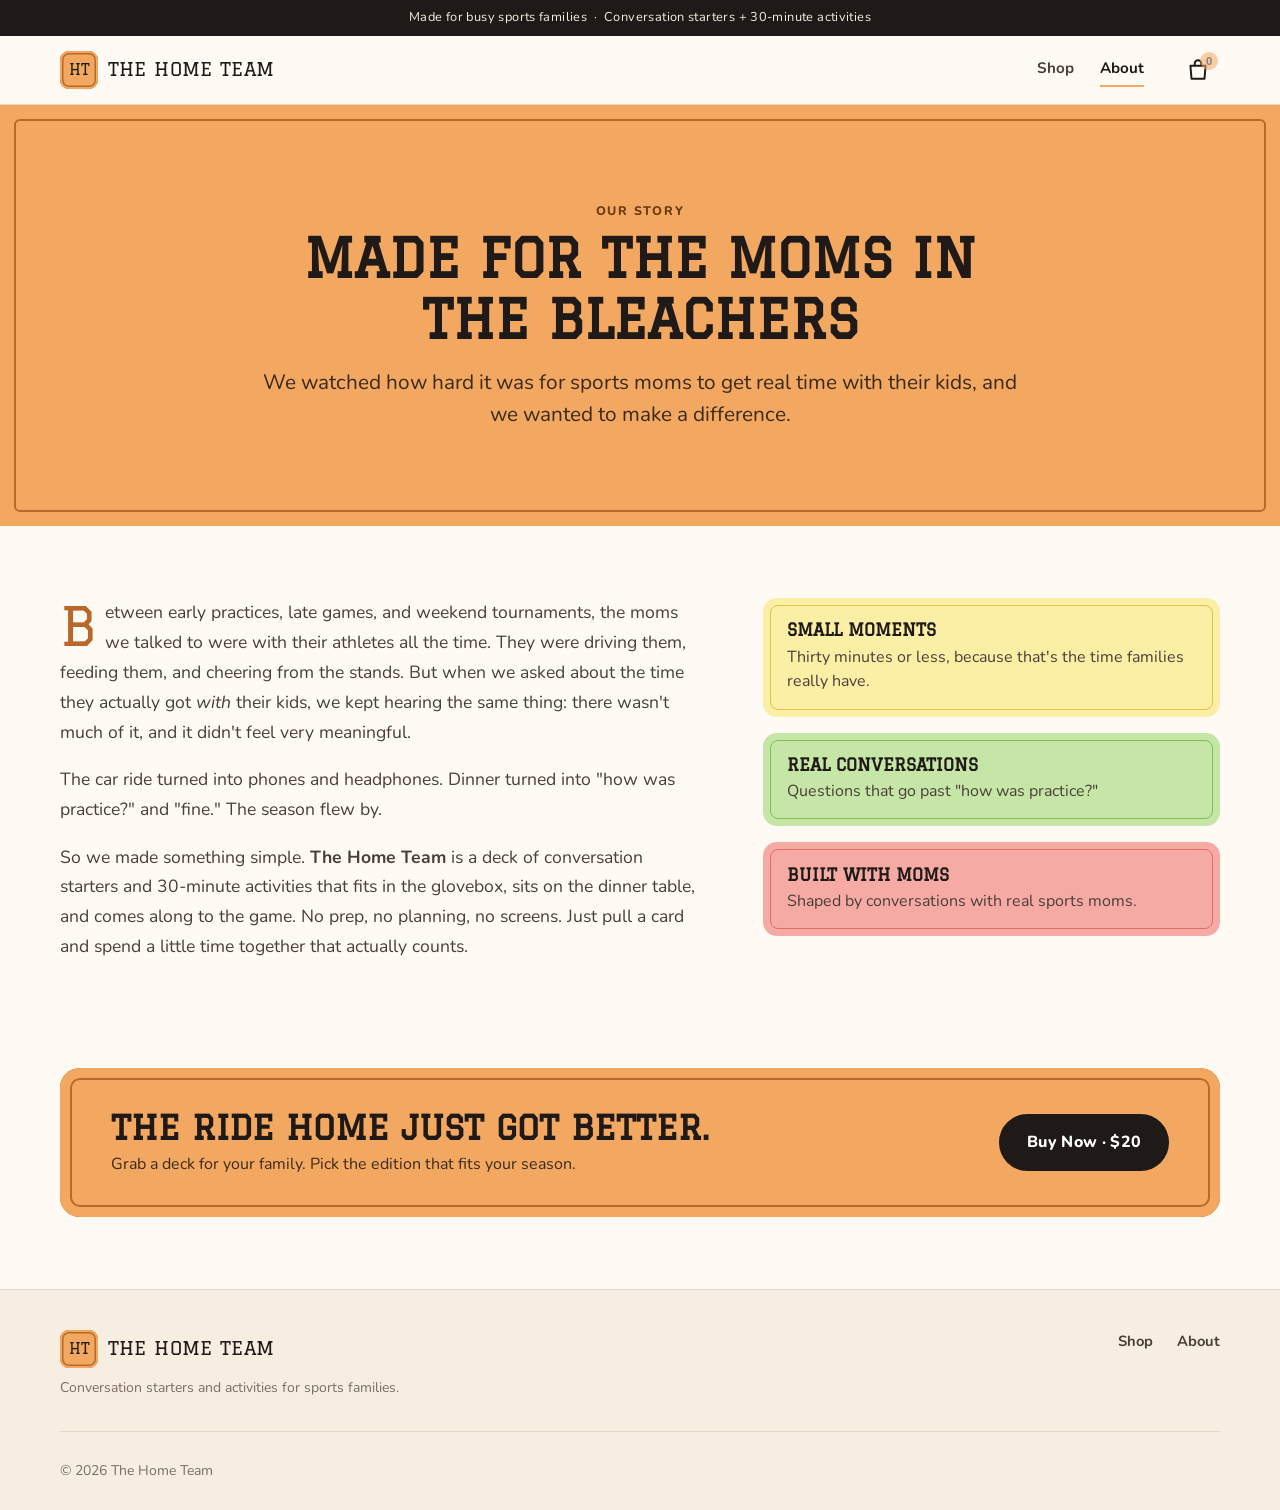
==== commit 094de6e2: "Integrate Facebook Pixel for tracking on about page Added Facebook Pixel tracking code and noscript " ====
--- a/about.html
+++ b/about.html
@@ -1,6 +1,20 @@
 <!doctype html>
 <html lang="en">
 <head>
+  <!-- Meta Pixel Code -->
+<script>
+!function(f,b,e,v,n,t,s)
+{if(f.fbq)return;n=f.fbq=function(){n.callMethod?
+n.callMethod.apply(n,arguments):n.queue.push(arguments)};
+if(!f._fbq)f._fbq=n;n.push=n;n.loaded=!0;n.version='2.0';
+n.queue=[];t=b.createElement(e);t.async=!0;
+t.src=v;s=b.getElementsByTagName(e)[0];
+s.parentNode.insertBefore(t,s)}(window, document,'script',
+'https://connect.facebook.net/en_US/fbevents.js');
+fbq('init', '999084159327122');
+fbq('track', 'PageView');
+</script>
+<!-- End Meta Pixel Code -->
   <meta charset="utf-8">
   <meta name="viewport" content="width=device-width, initial-scale=1">
   <title>About · The Home Team</title>
@@ -14,6 +28,9 @@
   <script src="js/config.js"></script>
 </head>
 <body data-page="about">
+  <noscript><img height="1" width="1" style="display:none"
+  src="https://www.facebook.com/tr?id=999084159327122&ev=PageView&noscript=1"
+  /></noscript>
 
 <div class="announce">Made for busy sports families &nbsp;·&nbsp; Conversation starters + 30-minute activities</div>
 <header class="site-header">
--- a/css/styles.css
+++ b/css/styles.css
@@ -575,3 +575,20 @@
   .order-summary { padding: 1.15rem; }
   .order-summary { position: static; order: -1; }
 }
+
+/* ---------- cart drawer items ---------- */
+.cart-count:not(.has-items) { opacity: .55; }
+.drawer-body.has-items { justify-content: flex-start; align-items: stretch; padding: 0; gap: 0; color: var(--ink); }
+.cart-items { flex: 1; overflow-y: auto; padding: 1.1rem 1.25rem; display: grid; gap: 1.1rem; align-content: start; }
+.cart-item { display: grid; grid-template-columns: 72px 1fr auto; gap: .9rem; align-items: start; }
+.cart-item .sum-thumb { width: 72px; height: 72px; }
+.cart-info { display: flex; flex-direction: column; align-items: flex-start; gap: .35rem; line-height: 1.3; min-width: 0; }
+.cart-info small { color: var(--muted); }
+.qty-sm { display: inline-flex; align-items: center; border: 2px solid var(--line); border-radius: 999px; }
+.qty-sm button { width: 32px; height: 30px; border: 0; background: none; font: inherit; font-weight: 800; cursor: pointer; color: var(--ink); }
+.qty-sm span { min-width: 22px; text-align: center; font-weight: 800; }
+.cart-remove { border: 0; background: none; padding: 0; font: inherit; font-size: .85rem; color: var(--muted); text-decoration: underline; cursor: pointer; }
+.cart-foot { border-top: 1px solid var(--line); padding: 1.1rem 1.25rem 1.4rem; display: grid; gap: .6rem; }
+.cart-foot .small { margin: 0; }
+.cart-subtotal { display: flex; justify-content: space-between; font-size: 1.1rem; }
+.sum-items { display: grid; gap: 1rem; }
